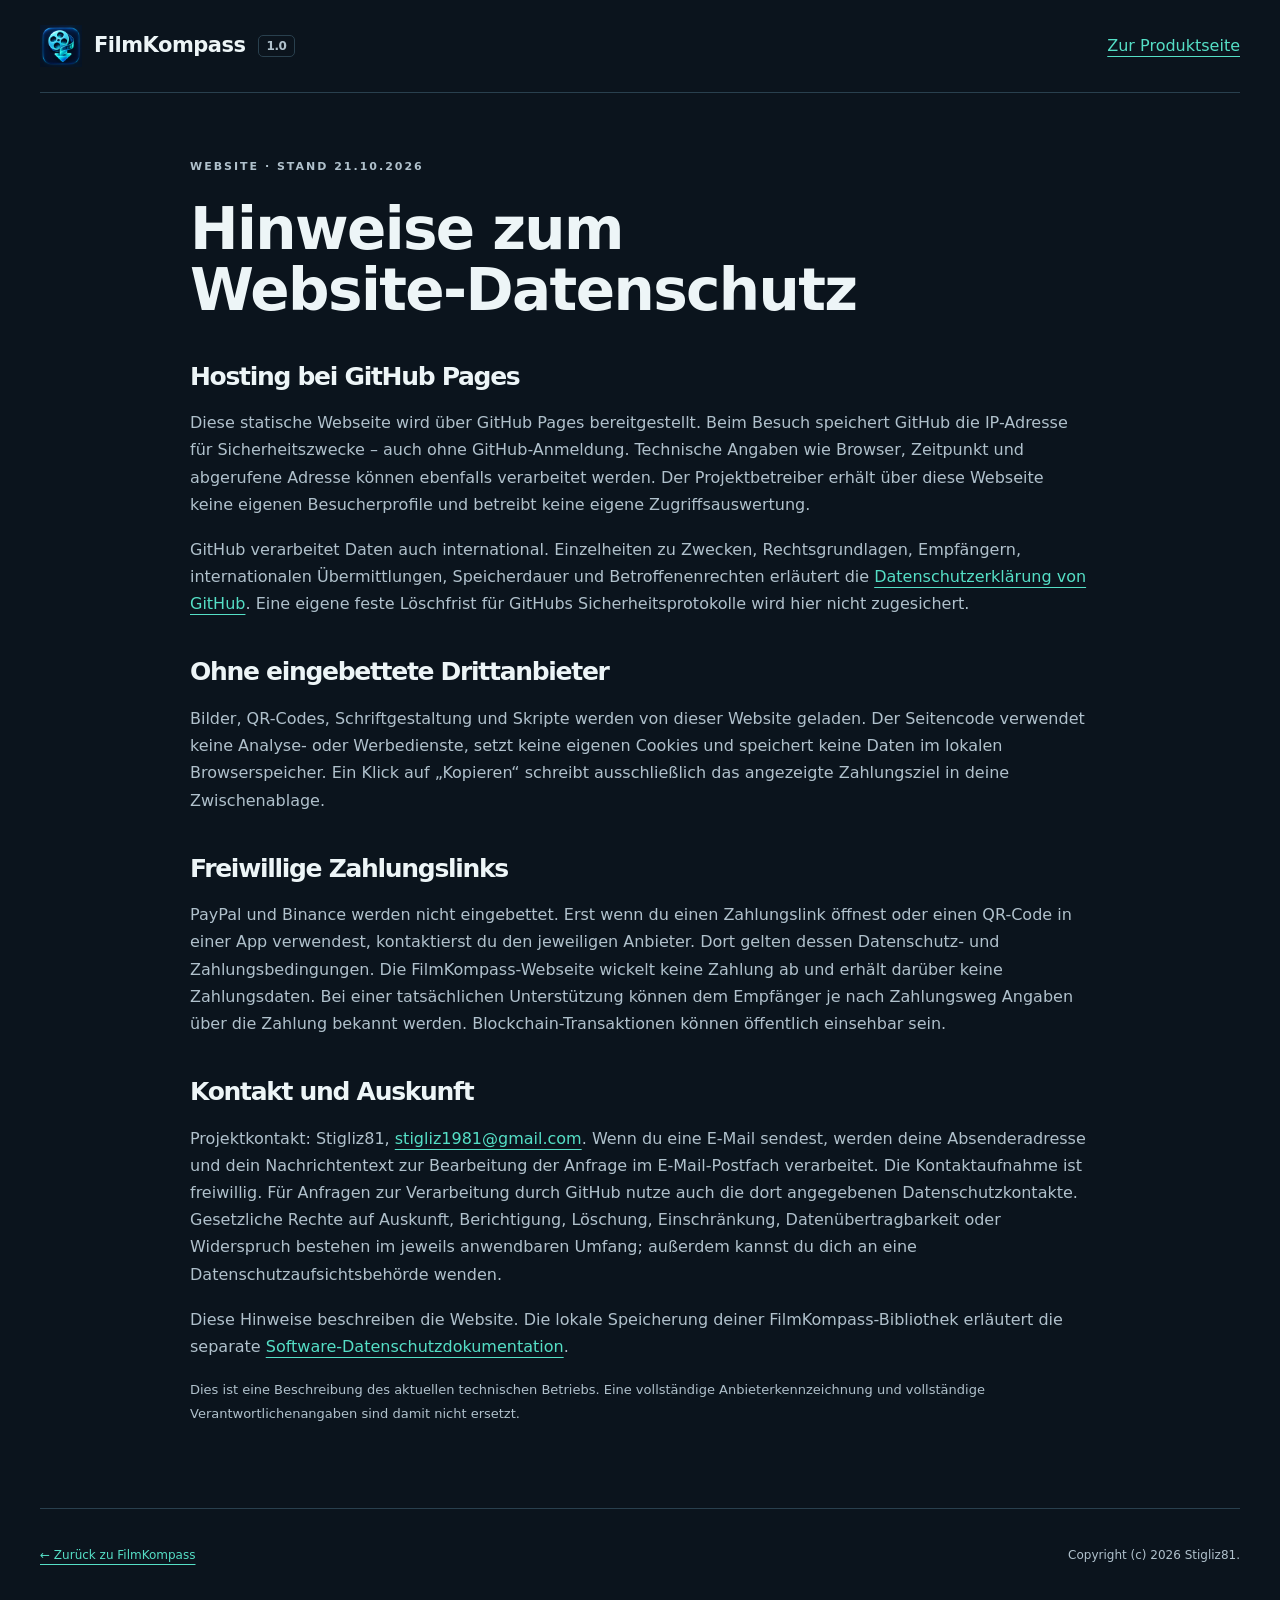
==== site/datenschutz.html @ 64ec723f "Add Google verification, voluntary support and documented system requirements" ====
<!doctype html>
<html lang="de">
<head>
  <meta charset="utf-8">
  <meta name="viewport" content="width=device-width, initial-scale=1">
  <title>Hinweise zum Website-Datenschutz – FilmKompass</title>
  <meta name="description" content="Informationen zu GitHub Pages, lokalen Webbildern, externen Zahlungslinks und Kontakt bei FilmKompass.">
  <link rel="canonical" href="https://stigliz81.github.io/FilmKompass/datenschutz.html">
  <link rel="icon" href="assets/filmkompass.png" type="image/png">
  <link rel="stylesheet" href="style.css">
</head>
<body>
<header class="wrap nav"><a class="brand" href="./"><img src="assets/filmkompass.png" width="42" height="42" alt="">FilmKompass <span>1.0</span></a><a href="./">Zur Produktseite</a></header>
<main class="wrap legal-page">
  <p class="eyebrow">WEBSITE · STAND 21.10.2026</p>
  <h1>Hinweise zum<br>Website-Datenschutz</h1>
  <h2>Hosting bei GitHub Pages</h2>
  <p>Diese statische Webseite wird über GitHub Pages bereitgestellt. Beim Besuch speichert GitHub die IP-Adresse für Sicherheitszwecke – auch ohne GitHub-Anmeldung. Technische Angaben wie Browser, Zeitpunkt und abgerufene Adresse können ebenfalls verarbeitet werden. Der Projektbetreiber erhält über diese Webseite keine eigenen Besucherprofile und betreibt keine eigene Zugriffsauswertung.</p>
  <p>GitHub verarbeitet Daten auch international. Einzelheiten zu Zwecken, Rechtsgrundlagen, Empfängern, internationalen Übermittlungen, Speicherdauer und Betroffenenrechten erläutert die <a href="https://docs.github.com/en/site-policy/privacy-policies/github-general-privacy-statement" rel="noreferrer">Datenschutzerklärung von GitHub</a>. Eine eigene feste Löschfrist für GitHubs Sicherheitsprotokolle wird hier nicht zugesichert.</p>
  <h2>Ohne eingebettete Drittanbieter</h2>
  <p>Bilder, QR-Codes, Schriftgestaltung und Skripte werden von dieser Website geladen. Der Seitencode verwendet keine Analyse- oder Werbedienste, setzt keine eigenen Cookies und speichert keine Daten im lokalen Browserspeicher. Ein Klick auf „Kopieren“ schreibt ausschließlich das angezeigte Zahlungsziel in deine Zwischenablage.</p>
  <h2>Freiwillige Zahlungslinks</h2>
  <p>PayPal und Binance werden nicht eingebettet. Erst wenn du einen Zahlungslink öffnest oder einen QR-Code in einer App verwendest, kontaktierst du den jeweiligen Anbieter. Dort gelten dessen Datenschutz- und Zahlungsbedingungen. Die FilmKompass-Webseite wickelt keine Zahlung ab und erhält darüber keine Zahlungsdaten. Bei einer tatsächlichen Unterstützung können dem Empfänger je nach Zahlungsweg Angaben über die Zahlung bekannt werden. Blockchain-Transaktionen können öffentlich einsehbar sein.</p>
  <h2>Kontakt und Auskunft</h2>
  <p>Projektkontakt: Stigliz81, <a href="mailto:stigliz1981@gmail.com">stigliz1981@gmail.com</a>. Wenn du eine E-Mail sendest, werden deine Absenderadresse und dein Nachrichtentext zur Bearbeitung der Anfrage im E-Mail-Postfach verarbeitet. Die Kontaktaufnahme ist freiwillig. Für Anfragen zur Verarbeitung durch GitHub nutze auch die dort angegebenen Datenschutzkontakte. Gesetzliche Rechte auf Auskunft, Berichtigung, Löschung, Einschränkung, Datenübertragbarkeit oder Widerspruch bestehen im jeweils anwendbaren Umfang; außerdem kannst du dich an eine Datenschutzaufsichtsbehörde wenden.</p>
  <p>Diese Hinweise beschreiben die Website. Die lokale Speicherung deiner FilmKompass-Bibliothek erläutert die separate <a href="https://github.com/Stigliz81/FilmKompass/blob/main/docs/DATENSCHUTZ.md">Software-Datenschutzdokumentation</a>.</p>
  <p class="note">Dies ist eine Beschreibung des aktuellen technischen Betriebs. Eine vollständige Anbieterkennzeichnung und vollständige Verantwortlichenangaben sind damit nicht ersetzt.</p>
</main>
<footer class="wrap"><a href="./">← Zurück zu FilmKompass</a><span>Copyright (c) 2026 Stigliz81.</span></footer>
</body>
</html>
---- site/style.css ----
:root{color-scheme:dark;--bg:#0b141d;--panel:#111f2a;--ink:#edf5f7;--muted:#b0c1cc;--accent:#55dfc6;--line:#29404e}*{box-sizing:border-box}html{scroll-behavior:smooth;scroll-padding-top:24px}body{margin:0;background:var(--bg);color:var(--ink);font:16px/1.7 "Segoe UI",system-ui,sans-serif}a{color:var(--accent);text-underline-offset:5px}a:hover{color:#b1fff0}a,button,summary{-webkit-tap-highlight-color:transparent}a:focus-visible,button:focus-visible,summary:focus-visible{outline:3px solid var(--accent);outline-offset:6px}img{max-width:100%;height:auto;display:block}.wrap{width:min(1200px,calc(100% - 64px));margin-inline:auto}.nav{display:flex;align-items:center;justify-content:space-between;padding-block:25px;border-bottom:1px solid var(--line)}.brand{display:flex;align-items:center;gap:12px;color:var(--ink);font-size:21px;font-weight:700;text-decoration:none;letter-spacing:-.5px}.brand span{font-size:12px;color:var(--muted);border:1px solid var(--line);padding:0 8px;border-radius:5px}.nav nav{display:flex;gap:28px}.nav nav a{color:var(--muted);font-size:14px;text-decoration:none}.nav nav a:hover{color:var(--accent)}.hero{padding-top:72px;position:relative}.hero:before{content:"";position:absolute;z-index:-1;inset:0 0 22%;background:radial-gradient(ellipse at 85% 30%,#14434466,transparent 60%);pointer-events:none}.eyebrow{color:var(--accent);font-size:11px;font-weight:700;letter-spacing:2px;margin:0 0 22px}.eyebrow span{display:inline-block;width:6px;height:6px;border-radius:50%;background:var(--accent);margin-right:8px}h1{font-size:clamp(44px,6.4vw,86px);line-height:1.06;letter-spacing:-3.7px;margin:0 0 30px;font-weight:750}h1 em{font-style:normal;color:var(--accent)}.intro,.hero-copy{max-width:655px;color:var(--muted);font-size:18px}.intro strong{color:var(--ink);font-weight:500}.hero-copy{font-size:16px;max-width:620px}.actions{display:flex;align-items:center;gap:26px;flex-wrap:wrap;margin-top:30px}.button{display:inline-flex;align-items:center;justify-content:center;gap:12px;padding:16px 24px;background:var(--accent);color:#08201e;border:1px solid var(--accent);border-radius:7px;font-size:15px;font-weight:750;text-decoration:none;box-shadow:0 8px 30px #2acdbb12;transition:background .18s,transform .18s}.button:hover{color:#08201e;background:#a2f6e5;transform:translateY(-2px)}.button span{font-size:23px;line-height:1}.text-link{font-size:14px;color:var(--muted)}.platform{color:var(--muted);font-size:12px;margin:17px 0 42px}.platform span{margin:0 10px;color:var(--accent)}figure{margin:0;min-width:0}.hero-shot{border:1px solid #365563;border-radius:10px;overflow:hidden;box-shadow:0 24px 70px #0006;background:var(--panel)}.zoom{display:block;cursor:zoom-in}.hero-shot img{width:100%}figcaption{display:flex;align-items:center;gap:12px;flex-wrap:wrap;padding:17px 20px;color:var(--muted);font-size:12px}figcaption span:first-child{font-size:10px;letter-spacing:1.4px;color:var(--accent);font-weight:700}.hero-shot figcaption span:last-child{margin-left:auto}.section{padding-block:100px}h2{font-size:clamp(30px,3.2vw,44px);line-height:1.18;letter-spacing:-1.3px;margin:0 0 38px}h3{font-size:17px;line-height:1.4;letter-spacing:-.2px;margin:15px 0 10px}p{margin:0 0 18px}.features{display:grid;grid-template-columns:repeat(3,1fr);gap:18px}.features article{padding:27px 28px;background:linear-gradient(135deg,#13252e,#111d28);border:1px solid var(--line);border-radius:8px}.features p{font-size:14px;color:var(--muted);margin:0}.symbol{font-size:25px;color:var(--accent);display:block;height:32px}.section-heading{display:flex;justify-content:space-between;gap:30px;align-items:flex-end}.section-heading>p{color:var(--muted);font-size:13px;margin-bottom:40px}.gallery{display:grid;grid-template-columns:1fr 1fr;gap:24px}.gallery figure{background:var(--panel);border:1px solid var(--line);border-radius:8px;overflow:hidden}.gallery img{width:100%}.gallery .export-shot{grid-column:1/-1;display:grid;grid-template-columns:1fr 1fr;align-items:center;background:linear-gradient(115deg,#142b35,#101b25)}.export-shot .zoom{padding:28px}.export-shot img{width:auto;max-height:380px;margin:auto;border:1px solid var(--line);border-radius:6px}.export-shot figcaption{display:block;font-size:21px;padding:30px}.export-shot figcaption span{display:block;margin-bottom:12px}.steps-section{background:#10202a;border-block:1px solid var(--line)}.steps{list-style:none;counter-reset:step;display:grid;grid-template-columns:repeat(4,1fr);gap:30px;padding:0;margin:0 0 38px}.steps li{counter-increment:step}.steps li:before{content:"0" counter(step);color:var(--accent);font-size:13px;border-bottom:1px solid #35535c;display:block;padding-bottom:12px}.steps p{font-size:14px;color:var(--muted)}code{font-size:.9em;overflow-wrap:anywhere}.note{font-size:13px;color:var(--muted);line-height:1.8}.steps-section .note{max-width:940px;border-top:1px solid var(--line);padding-top:25px;margin:0}.privacy{display:grid;grid-template-columns:1fr 1fr;gap:70px;border-bottom:1px solid var(--line)}.privacy p{color:var(--muted)}.privacy .note{font-size:13px}.privacy a{font-size:14px}.faq{max-width:880px}.faq details{border-top:1px solid var(--line);padding:20px 0}.faq details:last-child{border-bottom:1px solid var(--line)}summary{cursor:pointer;font-size:16px;font-weight:600;padding-right:14px}.faq details p{color:var(--muted);font-size:14px;margin:14px 0 0 19px}.final-cta{text-align:center;background:radial-gradient(ellipse at 50% 100%,#194d4c88,transparent 75%),#11232c;border:1px solid #31535b;border-radius:12px;padding:62px 30px;margin-bottom:75px}.final-cta h2{font-size:clamp(34px,4vw,54px);margin-bottom:22px}.final-cta>p:not(.eyebrow){color:var(--muted);max-width:540px;margin:0 auto 28px}.small-links{display:flex;justify-content:center;gap:24px;flex-wrap:wrap;margin-top:24px;font-size:12px}.small-links a{color:var(--muted)}footer{border-top:1px solid var(--line);padding-block:36px;display:flex;justify-content:space-between;gap:40px;color:var(--muted);font-size:12px}footer .brand{margin-bottom:18px;font-size:17px}footer p{margin-bottom:10px}footer>div:last-child{max-width:410px;text-align:right;padding-top:10px}dialog{width:min(1500px,96vw);max-height:94vh;padding:50px 18px 12px;background:var(--bg);color:var(--ink);border:1px solid var(--line);border-radius:9px}dialog::backdrop{background:#02070ee8}dialog img{max-height:77vh;width:auto;margin:auto;object-fit:contain}dialog p{font-size:12px;text-align:center;margin:12px 0 0;color:var(--muted)}.close{position:absolute;right:18px;top:10px;background:var(--panel);border:1px solid var(--line);border-radius:4px;color:var(--ink);padding:7px 14px;cursor:pointer}.skip{position:fixed;top:-100px;left:10px;z-index:10;background:var(--accent);color:var(--bg);padding:10px}.skip:focus{top:10px}@media(min-width:1000px){.hero{padding-right:0}.hero .eyebrow{padding-top:5px}.hero:after{content:"FILMKOMPASS / 1.0";position:absolute;right:0;top:165px;color:#638c961c;writing-mode:vertical-rl;letter-spacing:7px;font-size:58px;font-weight:750;pointer-events:none}}@media(max-width:760px){.wrap{width:calc(100% - 36px)}.nav{padding-block:18px}.nav nav{gap:16px}.nav nav a{font-size:12px}.nav nav a[href="#start"]{display:none}.brand{font-size:18px;gap:8px}.brand img{width:34px;height:34px}.hero{padding-top:44px}h1{letter-spacing:-2px}.intro{font-size:16px}.actions{gap:18px}.button{font-size:14px;padding:15px 18px}.hero-shot figcaption{padding:12px;font-size:11px}.hero-shot figcaption span:last-child{display:none}.section{padding-block:62px}.features{grid-template-columns:1fr 1fr;gap:12px}.features article{padding:20px}.section-heading{display:block}.section-heading>p{margin-bottom:25px}.gallery{grid-template-columns:1fr}.gallery .export-shot{grid-column:auto;grid-template-columns:1fr}.export-shot .zoom{padding:20px}.export-shot figcaption{padding:18px;font-size:15px}.steps{grid-template-columns:1fr 1fr;gap:22px}.privacy{grid-template-columns:1fr;gap:0}.privacy h2 br{display:none}.final-cta{padding:42px 20px;margin-bottom:50px}footer{flex-direction:column;gap:18px}footer>div:last-child{text-align:left;padding:0}dialog{padding-inline:8px}dialog img{max-height:72vh}}@media(max-width:420px){.features{grid-template-columns:1fr}.features article{padding:23px}.steps{grid-template-columns:1fr}.hero .button{width:100%}.eyebrow{letter-spacing:1.3px;font-size:10px}.platform span{margin:0 6px}.small-links{gap:16px}}@media(prefers-reduced-motion:reduce){html{scroll-behavior:auto}*,*:before,*:after{transition:none!important;animation:none!important}}

/* AP14: restrained support area; existing product presentation retained. */
.nav nav .support-link{color:var(--accent);border:1px solid #365a61;border-radius:5px;padding:6px 11px}.nav nav{align-items:center}.system-info{font-size:12px;line-height:1.8;color:var(--muted);margin:-27px 0 36px;max-width:720px}.system-info a{color:var(--muted)}.support-section{margin-bottom:55px}.support-details{border:1px solid var(--line);border-radius:9px;background:var(--panel)}.support-details>summary{padding:19px 24px;color:var(--accent);font-size:16px}.support-content{padding:10px 28px 28px;max-width:1050px;margin:auto}.support-content h2{font-size:30px;margin:15px 0 20px}.support-content>p{max-width:760px;color:var(--muted);font-size:15px}.support-content strong{color:var(--ink)}.support-content .network-note{font-size:13px;padding:16px;border-left:2px solid var(--accent);background:#0d1922}.payment-grid{display:grid;grid-template-columns:1fr 1fr;gap:16px;align-items:start;margin:25px 0}.payment-card{border:1px solid var(--line);border-radius:7px;min-width:0;background:var(--bg)}.payment-card>summary{padding:17px 19px;font-size:15px}.payment-body{padding:0 19px 18px}.network{font-size:12px;color:var(--accent)}.payment-body img{image-rendering:pixelated;width:288px;max-width:100%;margin:15px auto 22px;border:8px solid white;border-radius:4px}.payment-body label{display:block;font-size:12px;color:var(--muted);margin-bottom:5px}.payment-body input{width:100%;min-width:0;background:var(--panel);border:1px solid #48616b;border-radius:4px;padding:12px;color:var(--ink);font:12px/1.6 ui-monospace,monospace}.payment-body input:focus-visible{outline:3px solid var(--accent);outline-offset:3px}.payment-actions{display:flex;gap:14px;flex-wrap:wrap;align-items:center;margin-top:12px}.payment-actions a{font-size:12px}.copy-payment{border:1px solid #48616b;border-radius:4px;background:#1c333d;color:var(--ink);font:600 13px "Segoe UI",system-ui,sans-serif;padding:11px 14px;cursor:pointer}.copy-payment:hover{background:#28505b}.copy-status{font-size:12px;color:var(--accent);min-height:22px;margin:8px 0 0}.legal-page{max-width:900px;padding-block:65px}.legal-page h1{font-size:clamp(32px,5vw,58px);letter-spacing:-1.6px;overflow-wrap:anywhere}.legal-page h2{font-size:25px;margin:40px 0 18px}.legal-page p{color:var(--muted)}@media(max-width:760px){.nav{flex-wrap:wrap;gap:15px}.nav nav{width:100%;justify-content:space-between;gap:10px}.nav nav .support-link{margin-left:auto;font-size:12px}.support-content{padding:5px 12px 22px}.payment-body{padding:0 12px 18px}.payment-grid{grid-template-columns:1fr}.system-info{font-size:11px;margin-top:-25px}.legal-page{padding-block:42px}}
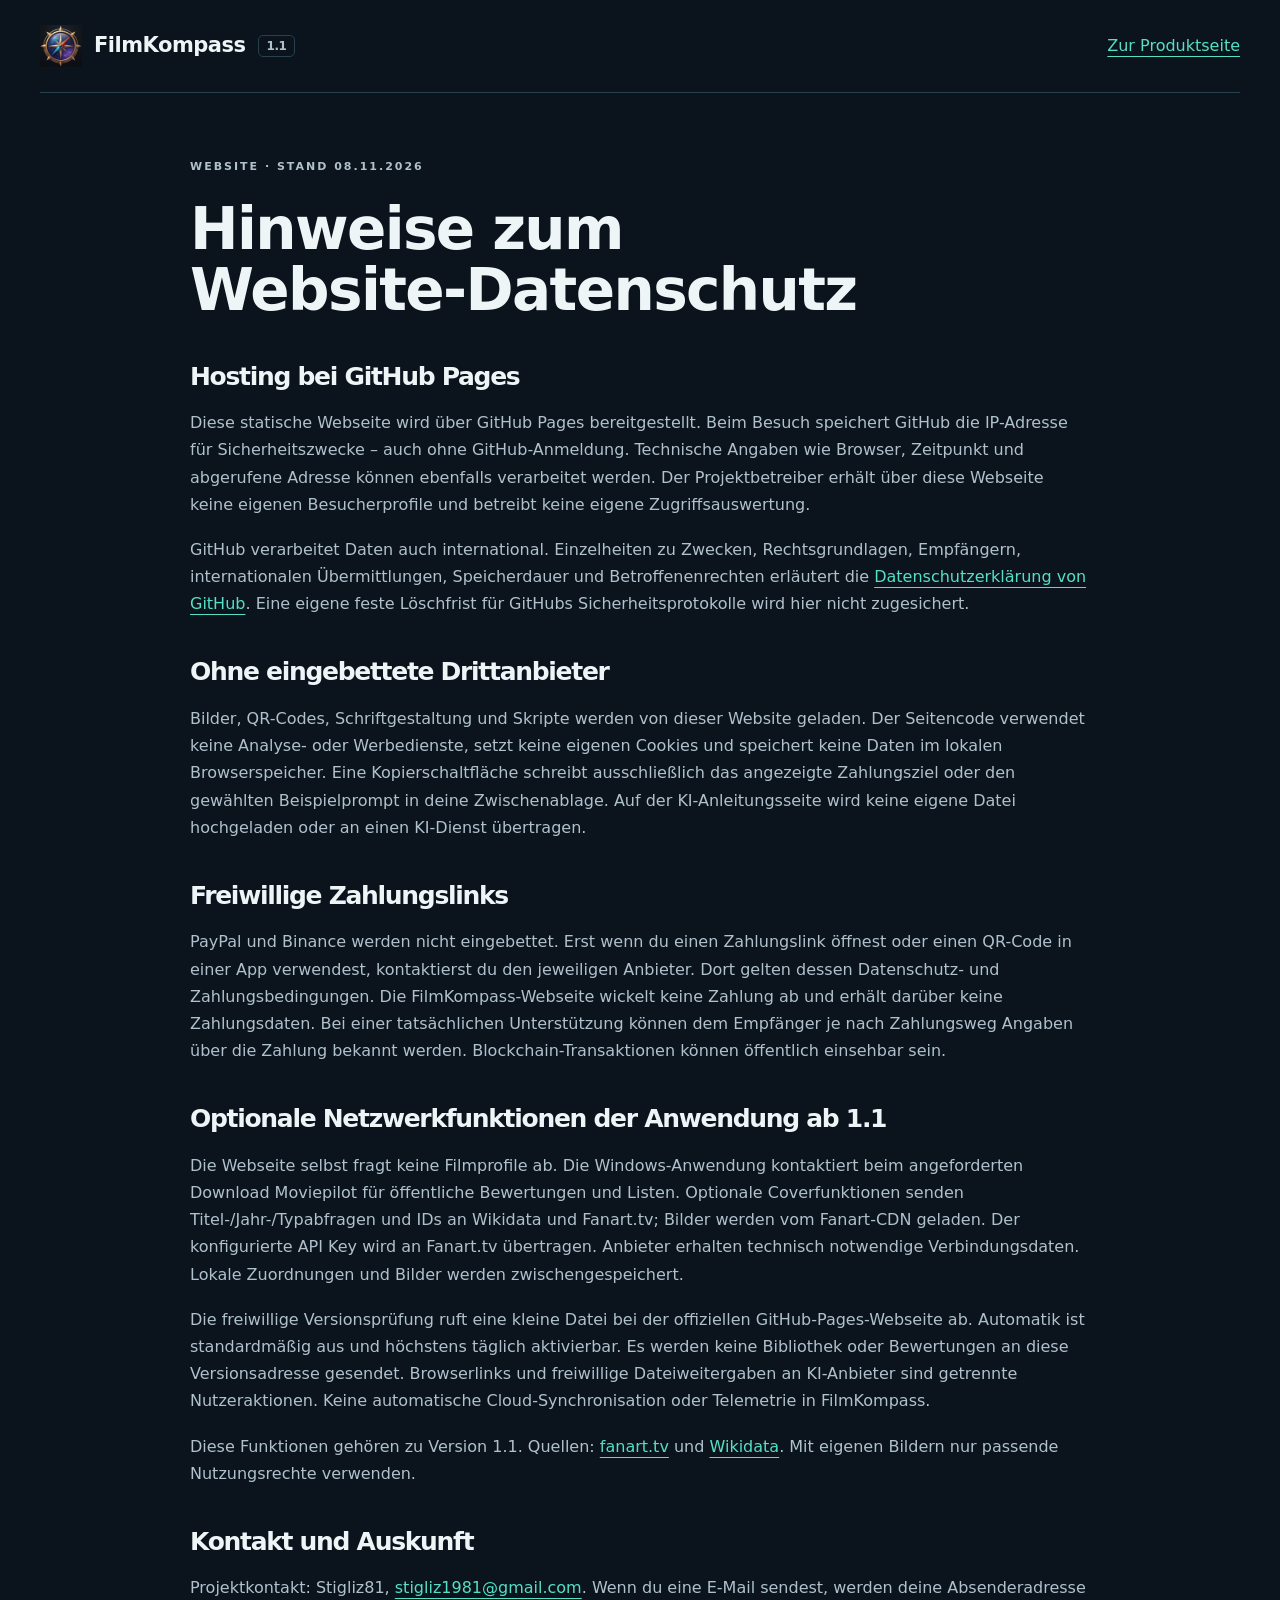
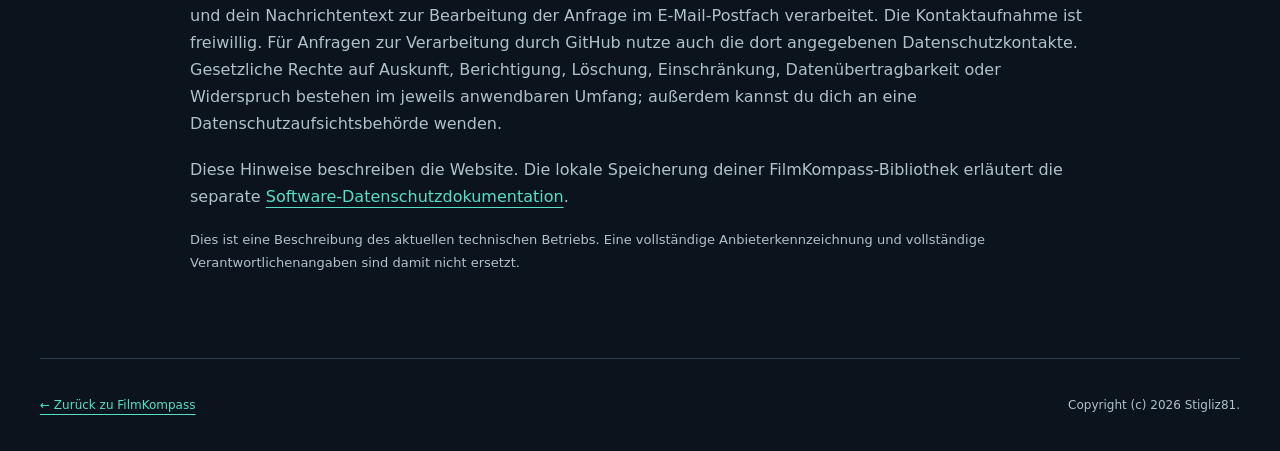
==== commit af352e61: "Publish existing FilmKompass website for version 1.1" ====
--- a/site/datenschutz.html
+++ b/site/datenschutz.html
@@ -6,21 +6,25 @@
   <title>Hinweise zum Website-Datenschutz – FilmKompass</title>
   <meta name="description" content="Informationen zu GitHub Pages, lokalen Webbildern, externen Zahlungslinks und Kontakt bei FilmKompass.">
   <link rel="canonical" href="https://stigliz81.github.io/FilmKompass/datenschutz.html">
-  <link rel="icon" href="assets/filmkompass.png" type="image/png">
-  <link rel="stylesheet" href="style.css">
+  <link rel="icon" href="assets/filmkompass.png?v=20261107-ap1506" type="image/png">
+  <link rel="stylesheet" href="style.css?v=20261108-ap1608">
 </head>
 <body>
-<header class="wrap nav"><a class="brand" href="./"><img src="assets/filmkompass.png" width="42" height="42" alt="">FilmKompass <span>1.0</span></a><a href="./">Zur Produktseite</a></header>
+<header class="wrap nav"><a class="brand" href="./"><img src="assets/filmkompass.png?v=20261107-ap1506" width="42" height="42" alt="">FilmKompass <span>1.1</span></a><a href="./">Zur Produktseite</a></header>
 <main class="wrap legal-page">
-  <p class="eyebrow">WEBSITE · STAND 21.10.2026</p>
+  <p class="eyebrow">WEBSITE · STAND 08.11.2026</p>
   <h1>Hinweise zum<br>Website-Datenschutz</h1>
   <h2>Hosting bei GitHub Pages</h2>
   <p>Diese statische Webseite wird über GitHub Pages bereitgestellt. Beim Besuch speichert GitHub die IP-Adresse für Sicherheitszwecke – auch ohne GitHub-Anmeldung. Technische Angaben wie Browser, Zeitpunkt und abgerufene Adresse können ebenfalls verarbeitet werden. Der Projektbetreiber erhält über diese Webseite keine eigenen Besucherprofile und betreibt keine eigene Zugriffsauswertung.</p>
   <p>GitHub verarbeitet Daten auch international. Einzelheiten zu Zwecken, Rechtsgrundlagen, Empfängern, internationalen Übermittlungen, Speicherdauer und Betroffenenrechten erläutert die <a href="https://docs.github.com/en/site-policy/privacy-policies/github-general-privacy-statement" rel="noreferrer">Datenschutzerklärung von GitHub</a>. Eine eigene feste Löschfrist für GitHubs Sicherheitsprotokolle wird hier nicht zugesichert.</p>
   <h2>Ohne eingebettete Drittanbieter</h2>
-  <p>Bilder, QR-Codes, Schriftgestaltung und Skripte werden von dieser Website geladen. Der Seitencode verwendet keine Analyse- oder Werbedienste, setzt keine eigenen Cookies und speichert keine Daten im lokalen Browserspeicher. Ein Klick auf „Kopieren“ schreibt ausschließlich das angezeigte Zahlungsziel in deine Zwischenablage.</p>
+  <p>Bilder, QR-Codes, Schriftgestaltung und Skripte werden von dieser Website geladen. Der Seitencode verwendet keine Analyse- oder Werbedienste, setzt keine eigenen Cookies und speichert keine Daten im lokalen Browserspeicher. Eine Kopierschaltfläche schreibt ausschließlich das angezeigte Zahlungsziel oder den gewählten Beispielprompt in deine Zwischenablage. Auf der KI-Anleitungsseite wird keine eigene Datei hochgeladen oder an einen KI-Dienst übertragen.</p>
   <h2>Freiwillige Zahlungslinks</h2>
   <p>PayPal und Binance werden nicht eingebettet. Erst wenn du einen Zahlungslink öffnest oder einen QR-Code in einer App verwendest, kontaktierst du den jeweiligen Anbieter. Dort gelten dessen Datenschutz- und Zahlungsbedingungen. Die FilmKompass-Webseite wickelt keine Zahlung ab und erhält darüber keine Zahlungsdaten. Bei einer tatsächlichen Unterstützung können dem Empfänger je nach Zahlungsweg Angaben über die Zahlung bekannt werden. Blockchain-Transaktionen können öffentlich einsehbar sein.</p>
+  <h2>Optionale Netzwerkfunktionen der Anwendung ab 1.1</h2>
+  <p>Die Webseite selbst fragt keine Filmprofile ab. Die Windows-Anwendung kontaktiert beim angeforderten Download Moviepilot für öffentliche Bewertungen und Listen. Optionale Coverfunktionen senden Titel-/Jahr-/Typabfragen und IDs an Wikidata und Fanart.tv; Bilder werden vom Fanart-CDN geladen. Der konfigurierte API Key wird an Fanart.tv übertragen. Anbieter erhalten technisch notwendige Verbindungsdaten. Lokale Zuordnungen und Bilder werden zwischengespeichert.</p>
+  <p>Die freiwillige Versionsprüfung ruft eine kleine Datei bei der offiziellen GitHub-Pages-Webseite ab. Automatik ist standardmäßig aus und höchstens täglich aktivierbar. Es werden keine Bibliothek oder Bewertungen an diese Versionsadresse gesendet. Browserlinks und freiwillige Dateiweitergaben an KI-Anbieter sind getrennte Nutzeraktionen. Keine automatische Cloud-Synchronisation oder Telemetrie in FilmKompass.</p>
+  <p>Diese Funktionen gehören zu Version 1.1. Quellen: <a href="https://fanart.tv/">fanart.tv</a> und <a href="https://www.wikidata.org/">Wikidata</a>. Mit eigenen Bildern nur passende Nutzungsrechte verwenden.</p>
   <h2>Kontakt und Auskunft</h2>
   <p>Projektkontakt: Stigliz81, <a href="mailto:stigliz1981@gmail.com">stigliz1981@gmail.com</a>. Wenn du eine E-Mail sendest, werden deine Absenderadresse und dein Nachrichtentext zur Bearbeitung der Anfrage im E-Mail-Postfach verarbeitet. Die Kontaktaufnahme ist freiwillig. Für Anfragen zur Verarbeitung durch GitHub nutze auch die dort angegebenen Datenschutzkontakte. Gesetzliche Rechte auf Auskunft, Berichtigung, Löschung, Einschränkung, Datenübertragbarkeit oder Widerspruch bestehen im jeweils anwendbaren Umfang; außerdem kannst du dich an eine Datenschutzaufsichtsbehörde wenden.</p>
   <p>Diese Hinweise beschreiben die Website. Die lokale Speicherung deiner FilmKompass-Bibliothek erläutert die separate <a href="https://github.com/Stigliz81/FilmKompass/blob/main/docs/DATENSCHUTZ.md">Software-Datenschutzdokumentation</a>.</p>
--- a/site/style.css
+++ b/site/style.css
@@ -1,4 +1,21 @@
-:root{color-scheme:dark;--bg:#0b141d;--panel:#111f2a;--ink:#edf5f7;--muted:#b0c1cc;--accent:#55dfc6;--line:#29404e}*{box-sizing:border-box}html{scroll-behavior:smooth;scroll-padding-top:24px}body{margin:0;background:var(--bg);color:var(--ink);font:16px/1.7 "Segoe UI",system-ui,sans-serif}a{color:var(--accent);text-underline-offset:5px}a:hover{color:#b1fff0}a,button,summary{-webkit-tap-highlight-color:transparent}a:focus-visible,button:focus-visible,summary:focus-visible{outline:3px solid var(--accent);outline-offset:6px}img{max-width:100%;height:auto;display:block}.wrap{width:min(1200px,calc(100% - 64px));margin-inline:auto}.nav{display:flex;align-items:center;justify-content:space-between;padding-block:25px;border-bottom:1px solid var(--line)}.brand{display:flex;align-items:center;gap:12px;color:var(--ink);font-size:21px;font-weight:700;text-decoration:none;letter-spacing:-.5px}.brand span{font-size:12px;color:var(--muted);border:1px solid var(--line);padding:0 8px;border-radius:5px}.nav nav{display:flex;gap:28px}.nav nav a{color:var(--muted);font-size:14px;text-decoration:none}.nav nav a:hover{color:var(--accent)}.hero{padding-top:72px;position:relative}.hero:before{content:"";position:absolute;z-index:-1;inset:0 0 22%;background:radial-gradient(ellipse at 85% 30%,#14434466,transparent 60%);pointer-events:none}.eyebrow{color:var(--accent);font-size:11px;font-weight:700;letter-spacing:2px;margin:0 0 22px}.eyebrow span{display:inline-block;width:6px;height:6px;border-radius:50%;background:var(--accent);margin-right:8px}h1{font-size:clamp(44px,6.4vw,86px);line-height:1.06;letter-spacing:-3.7px;margin:0 0 30px;font-weight:750}h1 em{font-style:normal;color:var(--accent)}.intro,.hero-copy{max-width:655px;color:var(--muted);font-size:18px}.intro strong{color:var(--ink);font-weight:500}.hero-copy{font-size:16px;max-width:620px}.actions{display:flex;align-items:center;gap:26px;flex-wrap:wrap;margin-top:30px}.button{display:inline-flex;align-items:center;justify-content:center;gap:12px;padding:16px 24px;background:var(--accent);color:#08201e;border:1px solid var(--accent);border-radius:7px;font-size:15px;font-weight:750;text-decoration:none;box-shadow:0 8px 30px #2acdbb12;transition:background .18s,transform .18s}.button:hover{color:#08201e;background:#a2f6e5;transform:translateY(-2px)}.button span{font-size:23px;line-height:1}.text-link{font-size:14px;color:var(--muted)}.platform{color:var(--muted);font-size:12px;margin:17px 0 42px}.platform span{margin:0 10px;color:var(--accent)}figure{margin:0;min-width:0}.hero-shot{border:1px solid #365563;border-radius:10px;overflow:hidden;box-shadow:0 24px 70px #0006;background:var(--panel)}.zoom{display:block;cursor:zoom-in}.hero-shot img{width:100%}figcaption{display:flex;align-items:center;gap:12px;flex-wrap:wrap;padding:17px 20px;color:var(--muted);font-size:12px}figcaption span:first-child{font-size:10px;letter-spacing:1.4px;color:var(--accent);font-weight:700}.hero-shot figcaption span:last-child{margin-left:auto}.section{padding-block:100px}h2{font-size:clamp(30px,3.2vw,44px);line-height:1.18;letter-spacing:-1.3px;margin:0 0 38px}h3{font-size:17px;line-height:1.4;letter-spacing:-.2px;margin:15px 0 10px}p{margin:0 0 18px}.features{display:grid;grid-template-columns:repeat(3,1fr);gap:18px}.features article{padding:27px 28px;background:linear-gradient(135deg,#13252e,#111d28);border:1px solid var(--line);border-radius:8px}.features p{font-size:14px;color:var(--muted);margin:0}.symbol{font-size:25px;color:var(--accent);display:block;height:32px}.section-heading{display:flex;justify-content:space-between;gap:30px;align-items:flex-end}.section-heading>p{color:var(--muted);font-size:13px;margin-bottom:40px}.gallery{display:grid;grid-template-columns:1fr 1fr;gap:24px}.gallery figure{background:var(--panel);border:1px solid var(--line);border-radius:8px;overflow:hidden}.gallery img{width:100%}.gallery .export-shot{grid-column:1/-1;display:grid;grid-template-columns:1fr 1fr;align-items:center;background:linear-gradient(115deg,#142b35,#101b25)}.export-shot .zoom{padding:28px}.export-shot img{width:auto;max-height:380px;margin:auto;border:1px solid var(--line);border-radius:6px}.export-shot figcaption{display:block;font-size:21px;padding:30px}.export-shot figcaption span{display:block;margin-bottom:12px}.steps-section{background:#10202a;border-block:1px solid var(--line)}.steps{list-style:none;counter-reset:step;display:grid;grid-template-columns:repeat(4,1fr);gap:30px;padding:0;margin:0 0 38px}.steps li{counter-increment:step}.steps li:before{content:"0" counter(step);color:var(--accent);font-size:13px;border-bottom:1px solid #35535c;display:block;padding-bottom:12px}.steps p{font-size:14px;color:var(--muted)}code{font-size:.9em;overflow-wrap:anywhere}.note{font-size:13px;color:var(--muted);line-height:1.8}.steps-section .note{max-width:940px;border-top:1px solid var(--line);padding-top:25px;margin:0}.privacy{display:grid;grid-template-columns:1fr 1fr;gap:70px;border-bottom:1px solid var(--line)}.privacy p{color:var(--muted)}.privacy .note{font-size:13px}.privacy a{font-size:14px}.faq{max-width:880px}.faq details{border-top:1px solid var(--line);padding:20px 0}.faq details:last-child{border-bottom:1px solid var(--line)}summary{cursor:pointer;font-size:16px;font-weight:600;padding-right:14px}.faq details p{color:var(--muted);font-size:14px;margin:14px 0 0 19px}.final-cta{text-align:center;background:radial-gradient(ellipse at 50% 100%,#194d4c88,transparent 75%),#11232c;border:1px solid #31535b;border-radius:12px;padding:62px 30px;margin-bottom:75px}.final-cta h2{font-size:clamp(34px,4vw,54px);margin-bottom:22px}.final-cta>p:not(.eyebrow){color:var(--muted);max-width:540px;margin:0 auto 28px}.small-links{display:flex;justify-content:center;gap:24px;flex-wrap:wrap;margin-top:24px;font-size:12px}.small-links a{color:var(--muted)}footer{border-top:1px solid var(--line);padding-block:36px;display:flex;justify-content:space-between;gap:40px;color:var(--muted);font-size:12px}footer .brand{margin-bottom:18px;font-size:17px}footer p{margin-bottom:10px}footer>div:last-child{max-width:410px;text-align:right;padding-top:10px}dialog{width:min(1500px,96vw);max-height:94vh;padding:50px 18px 12px;background:var(--bg);color:var(--ink);border:1px solid var(--line);border-radius:9px}dialog::backdrop{background:#02070ee8}dialog img{max-height:77vh;width:auto;margin:auto;object-fit:contain}dialog p{font-size:12px;text-align:center;margin:12px 0 0;color:var(--muted)}.close{position:absolute;right:18px;top:10px;background:var(--panel);border:1px solid var(--line);border-radius:4px;color:var(--ink);padding:7px 14px;cursor:pointer}.skip{position:fixed;top:-100px;left:10px;z-index:10;background:var(--accent);color:var(--bg);padding:10px}.skip:focus{top:10px}@media(min-width:1000px){.hero{padding-right:0}.hero .eyebrow{padding-top:5px}.hero:after{content:"FILMKOMPASS / 1.0";position:absolute;right:0;top:165px;color:#638c961c;writing-mode:vertical-rl;letter-spacing:7px;font-size:58px;font-weight:750;pointer-events:none}}@media(max-width:760px){.wrap{width:calc(100% - 36px)}.nav{padding-block:18px}.nav nav{gap:16px}.nav nav a{font-size:12px}.nav nav a[href="#start"]{display:none}.brand{font-size:18px;gap:8px}.brand img{width:34px;height:34px}.hero{padding-top:44px}h1{letter-spacing:-2px}.intro{font-size:16px}.actions{gap:18px}.button{font-size:14px;padding:15px 18px}.hero-shot figcaption{padding:12px;font-size:11px}.hero-shot figcaption span:last-child{display:none}.section{padding-block:62px}.features{grid-template-columns:1fr 1fr;gap:12px}.features article{padding:20px}.section-heading{display:block}.section-heading>p{margin-bottom:25px}.gallery{grid-template-columns:1fr}.gallery .export-shot{grid-column:auto;grid-template-columns:1fr}.export-shot .zoom{padding:20px}.export-shot figcaption{padding:18px;font-size:15px}.steps{grid-template-columns:1fr 1fr;gap:22px}.privacy{grid-template-columns:1fr;gap:0}.privacy h2 br{display:none}.final-cta{padding:42px 20px;margin-bottom:50px}footer{flex-direction:column;gap:18px}footer>div:last-child{text-align:left;padding:0}dialog{padding-inline:8px}dialog img{max-height:72vh}}@media(max-width:420px){.features{grid-template-columns:1fr}.features article{padding:23px}.steps{grid-template-columns:1fr}.hero .button{width:100%}.eyebrow{letter-spacing:1.3px;font-size:10px}.platform span{margin:0 6px}.small-links{gap:16px}}@media(prefers-reduced-motion:reduce){html{scroll-behavior:auto}*,*:before,*:after{transition:none!important;animation:none!important}}
+:root{color-scheme:dark;--bg:#0b141d;--panel:#111f2a;--ink:#edf5f7;--muted:#b0c1cc;--accent:#55dfc6;--line:#29404e}*{box-sizing:border-box}html{scroll-behavior:smooth;scroll-padding-top:24px}body{margin:0;background:var(--bg);color:var(--ink);font:16px/1.7 "Segoe UI",system-ui,sans-serif}a{color:var(--accent);text-underline-offset:5px}a:hover{color:#b1fff0}a,button,summary{-webkit-tap-highlight-color:transparent}a:focus-visible,button:focus-visible,summary:focus-visible{outline:3px solid var(--accent);outline-offset:6px}img{max-width:100%;height:auto;display:block}.wrap{width:min(1200px,calc(100% - 64px));margin-inline:auto}.nav{display:flex;align-items:center;justify-content:space-between;padding-block:25px;border-bottom:1px solid var(--line)}.brand{display:flex;align-items:center;gap:12px;color:var(--ink);font-size:21px;font-weight:700;text-decoration:none;letter-spacing:-.5px}.brand span{font-size:12px;color:var(--muted);border:1px solid var(--line);padding:0 8px;border-radius:5px}.nav nav{display:flex;gap:28px}.nav nav a{color:var(--muted);font-size:14px;text-decoration:none}.nav nav a:hover{color:var(--accent)}.hero{padding-top:72px;position:relative}.hero:before{content:"";position:absolute;z-index:-1;inset:0 0 22%;background:radial-gradient(ellipse at 85% 30%,#14434466,transparent 60%);pointer-events:none}.eyebrow{color:var(--accent);font-size:11px;font-weight:700;letter-spacing:2px;margin:0 0 22px}.eyebrow span{display:inline-block;width:6px;height:6px;border-radius:50%;background:var(--accent);margin-right:8px}h1{font-size:clamp(44px,6.4vw,86px);line-height:1.06;letter-spacing:-3.7px;margin:0 0 30px;font-weight:750}h1 em{font-style:normal;color:var(--accent)}.intro,.hero-copy{max-width:655px;color:var(--muted);font-size:18px}.intro strong{color:var(--ink);font-weight:500}.hero-copy{font-size:16px;max-width:620px}.actions{display:flex;align-items:center;gap:26px;flex-wrap:wrap;margin-top:30px}.button{display:inline-flex;align-items:center;justify-content:center;gap:12px;padding:16px 24px;background:var(--accent);color:#08201e;border:1px solid var(--accent);border-radius:7px;font-size:15px;font-weight:750;text-decoration:none;box-shadow:0 8px 30px #2acdbb12;transition:background .18s,transform .18s}.button:hover{color:#08201e;background:#a2f6e5;transform:translateY(-2px)}.button span{font-size:23px;line-height:1}.text-link{font-size:14px;color:var(--muted)}.platform{color:var(--muted);font-size:12px;margin:17px 0 42px}.platform span{margin:0 10px;color:var(--accent)}figure{margin:0;min-width:0}.hero-shot{border:1px solid #365563;border-radius:10px;overflow:hidden;box-shadow:0 24px 70px #0006;background:var(--panel)}.zoom{display:block;cursor:zoom-in}.hero-shot img{width:100%}figcaption{display:flex;align-items:center;gap:12px;flex-wrap:wrap;padding:17px 20px;color:var(--muted);font-size:12px}figcaption span:first-child{font-size:10px;letter-spacing:1.4px;color:var(--accent);font-weight:700}.hero-shot figcaption span:last-child{margin-left:auto}.section{padding-block:100px}h2{font-size:clamp(30px,3.2vw,44px);line-height:1.18;letter-spacing:-1.3px;margin:0 0 38px}h3{font-size:17px;line-height:1.4;letter-spacing:-.2px;margin:15px 0 10px}p{margin:0 0 18px}.features{display:grid;grid-template-columns:repeat(3,1fr);gap:18px}.features article{padding:27px 28px;background:linear-gradient(135deg,#13252e,#111d28);border:1px solid var(--line);border-radius:8px}.features p{font-size:14px;color:var(--muted);margin:0}.symbol{font-size:25px;color:var(--accent);display:block;height:32px}.section-heading{display:flex;justify-content:space-between;gap:30px;align-items:flex-end}.section-heading>p{color:var(--muted);font-size:13px;margin-bottom:40px}.gallery{display:grid;grid-template-columns:1fr 1fr;gap:24px}.gallery figure{background:var(--panel);border:1px solid var(--line);border-radius:8px;overflow:hidden}.gallery img{width:100%}.gallery .export-shot{grid-column:1/-1;display:grid;grid-template-columns:1fr 1fr;align-items:center;background:linear-gradient(115deg,#142b35,#101b25)}.export-shot .zoom{padding:28px}.export-shot img{width:auto;max-height:380px;margin:auto;border:1px solid var(--line);border-radius:6px}.export-shot figcaption{display:block;font-size:21px;padding:30px}.export-shot figcaption span{display:block;margin-bottom:12px}.steps-section{background:#10202a;border-block:1px solid var(--line)}.steps{list-style:none;counter-reset:step;display:grid;grid-template-columns:repeat(4,1fr);gap:30px;padding:0;margin:0 0 38px}.steps li{counter-increment:step}.steps li:before{content:"0" counter(step);color:var(--accent);font-size:13px;border-bottom:1px solid #35535c;display:block;padding-bottom:12px}.steps p{font-size:14px;color:var(--muted)}code{font-size:.9em;overflow-wrap:anywhere}.note{font-size:13px;color:var(--muted);line-height:1.8}.steps-section .note{max-width:940px;border-top:1px solid var(--line);padding-top:25px;margin:0}.privacy{display:grid;grid-template-columns:1fr 1fr;gap:70px;border-bottom:1px solid var(--line)}.privacy p{color:var(--muted)}.privacy .note{font-size:13px}.privacy a{font-size:14px}.faq{max-width:880px}.faq details{border-top:1px solid var(--line);padding:20px 0}.faq details:last-child{border-bottom:1px solid var(--line)}summary{cursor:pointer;font-size:16px;font-weight:600;padding-right:14px}.faq details p{color:var(--muted);font-size:14px;margin:14px 0 0 19px}.final-cta{text-align:center;background:radial-gradient(ellipse at 50% 100%,#194d4c88,transparent 75%),#11232c;border:1px solid #31535b;border-radius:12px;padding:62px 30px;margin-bottom:75px}.final-cta h2{font-size:clamp(34px,4vw,54px);margin-bottom:22px}.final-cta>p:not(.eyebrow){color:var(--muted);max-width:540px;margin:0 auto 28px}.small-links{display:flex;justify-content:center;gap:24px;flex-wrap:wrap;margin-top:24px;font-size:12px}.small-links a{color:var(--muted)}footer{border-top:1px solid var(--line);padding-block:36px;display:flex;justify-content:space-between;gap:40px;color:var(--muted);font-size:12px}footer .brand{margin-bottom:18px;font-size:17px}footer p{margin-bottom:10px}footer>div:last-child{max-width:410px;text-align:right;padding-top:10px}dialog{width:min(1500px,96vw);max-height:94vh;padding:50px 18px 12px;background:var(--bg);color:var(--ink);border:1px solid var(--line);border-radius:9px}dialog::backdrop{background:#02070ee8}dialog img{max-height:77vh;width:auto;margin:auto;object-fit:contain}dialog p{font-size:12px;text-align:center;margin:12px 0 0;color:var(--muted)}.close{position:absolute;right:18px;top:10px;background:var(--panel);border:1px solid var(--line);border-radius:4px;color:var(--ink);padding:7px 14px;cursor:pointer}.skip{position:fixed;top:-100px;left:10px;z-index:10;background:var(--accent);color:var(--bg);padding:10px}.skip:focus{top:10px}@media(min-width:1000px){.hero{padding-right:0}.hero .eyebrow{padding-top:5px}.hero:after{content:"FILMKOMPASS / 1.1";position:absolute;right:0;top:165px;color:#638c961c;writing-mode:vertical-rl;letter-spacing:7px;font-size:58px;font-weight:750;pointer-events:none}}@media(max-width:760px){.wrap{width:calc(100% - 36px)}.nav{padding-block:18px}.nav nav{gap:16px}.nav nav a{font-size:12px}.nav nav a[href="#start"]{display:none}.brand{font-size:18px;gap:8px}.brand img{width:34px;height:34px}.hero{padding-top:44px}h1{letter-spacing:-2px}.intro{font-size:16px}.actions{gap:18px}.button{font-size:14px;padding:15px 18px}.hero-shot figcaption{padding:12px;font-size:11px}.hero-shot figcaption span:last-child{display:none}.section{padding-block:62px}.features{grid-template-columns:1fr 1fr;gap:12px}.features article{padding:20px}.section-heading{display:block}.section-heading>p{margin-bottom:25px}.gallery{grid-template-columns:1fr}.gallery .export-shot{grid-column:auto;grid-template-columns:1fr}.export-shot .zoom{padding:20px}.export-shot figcaption{padding:18px;font-size:15px}.steps{grid-template-columns:1fr 1fr;gap:22px}.privacy{grid-template-columns:1fr;gap:0}.privacy h2 br{display:none}.final-cta{padding:42px 20px;margin-bottom:50px}footer{flex-direction:column;gap:18px}footer>div:last-child{text-align:left;padding:0}dialog{padding-inline:8px}dialog img{max-height:72vh}}@media(max-width:420px){.features{grid-template-columns:1fr}.features article{padding:23px}.steps{grid-template-columns:1fr}.hero .button{width:100%}.eyebrow{letter-spacing:1.3px;font-size:10px}.platform span{margin:0 6px}.small-links{gap:16px}}@media(prefers-reduced-motion:reduce){html{scroll-behavior:auto}*,*:before,*:after{transition:none!important;animation:none!important}}
 
 /* AP14: restrained support area; existing product presentation retained. */
 .nav nav .support-link{color:var(--accent);border:1px solid #365a61;border-radius:5px;padding:6px 11px}.nav nav{align-items:center}.system-info{font-size:12px;line-height:1.8;color:var(--muted);margin:-27px 0 36px;max-width:720px}.system-info a{color:var(--muted)}.support-section{margin-bottom:55px}.support-details{border:1px solid var(--line);border-radius:9px;background:var(--panel)}.support-details>summary{padding:19px 24px;color:var(--accent);font-size:16px}.support-content{padding:10px 28px 28px;max-width:1050px;margin:auto}.support-content h2{font-size:30px;margin:15px 0 20px}.support-content>p{max-width:760px;color:var(--muted);font-size:15px}.support-content strong{color:var(--ink)}.support-content .network-note{font-size:13px;padding:16px;border-left:2px solid var(--accent);background:#0d1922}.payment-grid{display:grid;grid-template-columns:1fr 1fr;gap:16px;align-items:start;margin:25px 0}.payment-card{border:1px solid var(--line);border-radius:7px;min-width:0;background:var(--bg)}.payment-card>summary{padding:17px 19px;font-size:15px}.payment-body{padding:0 19px 18px}.network{font-size:12px;color:var(--accent)}.payment-body img{image-rendering:pixelated;width:288px;max-width:100%;margin:15px auto 22px;border:8px solid white;border-radius:4px}.payment-body label{display:block;font-size:12px;color:var(--muted);margin-bottom:5px}.payment-body input{width:100%;min-width:0;background:var(--panel);border:1px solid #48616b;border-radius:4px;padding:12px;color:var(--ink);font:12px/1.6 ui-monospace,monospace}.payment-body input:focus-visible{outline:3px solid var(--accent);outline-offset:3px}.payment-actions{display:flex;gap:14px;flex-wrap:wrap;align-items:center;margin-top:12px}.payment-actions a{font-size:12px}.copy-payment{border:1px solid #48616b;border-radius:4px;background:#1c333d;color:var(--ink);font:600 13px "Segoe UI",system-ui,sans-serif;padding:11px 14px;cursor:pointer}.copy-payment:hover{background:#28505b}.copy-status{font-size:12px;color:var(--accent);min-height:22px;margin:8px 0 0}.legal-page{max-width:900px;padding-block:65px}.legal-page h1{font-size:clamp(32px,5vw,58px);letter-spacing:-1.6px;overflow-wrap:anywhere}.legal-page h2{font-size:25px;margin:40px 0 18px}.legal-page p{color:var(--muted)}@media(max-width:760px){.nav{flex-wrap:wrap;gap:15px}.nav nav{width:100%;justify-content:space-between;gap:10px}.nav nav .support-link{margin-left:auto;font-size:12px}.support-content{padding:5px 12px 22px}.payment-body{padding:0 12px 18px}.payment-grid{grid-template-columns:1fr}.system-info{font-size:11px;margin-top:-25px}.legal-page{padding-block:42px}}
+
+/* AP14.02: bring the first real screenshot forward on narrow screens. */
+@media(max-width:760px){.nav{padding-block:10px;gap:10px}.hero{padding-top:20px}.hero>.eyebrow{margin-bottom:10px}.hero h1{margin-bottom:14px}.hero .intro,.hero .hero-copy{margin-bottom:8px}.hero .actions{margin-top:14px;gap:10px}.hero .platform{margin-top:10px}.hero .system-info{margin-bottom:20px}}
+
+/* AP15.01: guide-only layout; AP14.02 landing-page spacing stays intact. */
+.guide-link{margin:24px 0 0;font-size:15px}.guide-nav{flex-wrap:wrap;gap:14px}.guide-nav nav{align-items:center;flex-wrap:wrap;gap:20px}.guide-nav nav .guide-download{color:var(--accent);border:1px solid #365a61;border-radius:5px;padding:6px 11px}.guide-page{max-width:960px;padding-block:48px 60px}.guide-header{padding-bottom:30px}.guide-page h1{font-size:clamp(34px,4.6vw,60px);letter-spacing:-1.5px;line-height:1.15;max-width:930px}.guide-lead{font-size:19px;color:var(--muted);max-width:78ch}.guide-page .note{color:var(--muted);font-size:14px}.guide-contents{background:var(--panel);border:1px solid var(--line);border-radius:9px;padding:22px 26px;margin-bottom:30px}.guide-contents ul{display:flex;flex-wrap:wrap;gap:10px 24px;margin-bottom:0;padding-left:20px}.guide-section{padding-block:36px;border-top:1px solid var(--line)}.guide-page h2{font-size:clamp(26px,3vw,36px);line-height:1.25;letter-spacing:-.6px;margin:0 0 22px}.guide-page p,.guide-page li{overflow-wrap:break-word}.guide-page p{max-width:78ch}.guide-page ul{padding-left:24px}.guide-page code{overflow-wrap:anywhere}.guide-steps{list-style:none;counter-reset:guide-step;padding:0;margin:0}.guide-steps>li{counter-increment:guide-step;position:relative;background:var(--panel);border:1px solid var(--line);border-radius:9px;margin:0 0 22px;padding:22px 26px 20px 78px;max-width:none}.guide-steps>li:before{content:counter(guide-step);position:absolute;left:22px;top:24px;background:var(--accent);color:var(--bg);border-radius:50%;width:32px;height:32px;text-align:center;font-weight:750;line-height:32px}.guide-steps h3{font-size:20px;line-height:1.35;margin:0 0 12px}.guide-steps p:last-child{margin-bottom:0}.guide-export{max-width:421px;margin:24px auto 0}.guide-export img{border:1px solid var(--line);border-radius:6px}.guide-export figcaption{font-size:12px;color:var(--muted);margin-top:10px}.guide-page .faq{max-width:none}.guide-page .faq details p{margin-left:0}.guide-cta{text-align:center}.guide-cta p{margin-inline:auto}
+@media(max-width:760px){.guide-nav nav{gap:14px}.guide-page{padding-top:30px}.guide-header{padding-bottom:24px}.guide-lead{font-size:17px}.guide-section{padding-block:28px}.guide-steps>li{padding:20px 18px 20px 64px}.guide-steps>li:before{left:17px;top:22px;width:29px;height:29px;line-height:29px}.guide-contents{padding:18px 20px}.guide-contents ul{display:block}.guide-contents li+li{margin-top:8px}.guide-header .button{max-width:100%;white-space:normal}}
+@media(max-width:420px){.guide-nav nav{width:100%;justify-content:space-between;gap:10px}.guide-nav nav a{font-size:12px}.guide-page h1{font-size:34px;letter-spacing:-1px}.guide-steps>li{padding:62px 18px 20px}.guide-steps>li:before{top:18px;left:18px}.guide-page .button{width:100%;text-align:center}}
+
+/* AP15.05: new help content follows the existing palette and guide layout. */
+.nav nav{flex-wrap:wrap}.scope-note{margin-top:24px;max-width:95ch}.help-details{margin-top:24px;border:1px solid var(--line);border-radius:7px;padding:16px 20px}.help-details p{font-size:14px;color:var(--muted);margin:14px 0 0;max-width:85ch}.steps-section .version-info{border:0;padding-top:20px}.ai-intro{border-bottom:1px solid var(--line)}.ai-intro>p:not(.eyebrow){max-width:78ch;color:var(--muted)}.ai-intro h2{margin-bottom:22px}.prompt-card{padding:24px 26px;margin:24px 0;background:var(--panel);border:1px solid var(--line);border-radius:9px}.prompt-card h3{margin:0 0 18px;font-size:20px}.prompt-text{color:var(--ink);padding-left:18px;border-left:2px solid var(--accent);white-space:normal;user-select:text}.copy-prompt{font:600 14px "Segoe UI",system-ui,sans-serif;color:var(--ink);background:#1c333d;border:1px solid #48616b;border-radius:5px;padding:12px 18px;min-height:44px;cursor:pointer}.copy-prompt:hover{background:#28505b}.copy-prompt:disabled{opacity:.55;cursor:default}.prompt-status{font-size:13px;color:var(--accent);min-height:24px;margin:10px 0 0}.example-downloads{display:flex;flex-wrap:wrap;gap:14px;margin:24px 0}.plain-steps{padding-left:24px}.plain-steps li+li{margin-top:12px}.guide-shot{margin:24px 0 8px;border:1px solid var(--line);border-radius:7px;overflow:hidden;background:var(--bg)}.guide-shot img{width:100%}.guide-shot figcaption{padding:12px 16px}.guide-page a{overflow-wrap:anywhere}
+@media(max-width:760px){.prompt-card{padding:20px 18px}.prompt-text{padding-left:13px}.example-downloads{flex-direction:column;align-items:stretch}.example-downloads .button{width:100%}.help-details{padding:16px}.guide-page .plain-steps{padding-left:22px}}
+
+/* AP16.08: existing palette/layout, local preview and genre art only. */
+.preview-banner{padding:12px 5%;background:#173b42;color:#d8f7ee;text-align:center;font-size:14px}.preview-note{border-left:3px solid var(--accent);padding:18px;background:var(--panel)}.genre-preview{margin-top:28px;border:1px solid var(--line);padding:18px;border-radius:8px}.genre-grid{display:grid;grid-template-columns:repeat(5,minmax(0,1fr));gap:14px;margin-top:20px}.genre-grid figure{margin:0;min-width:0}.genre-grid img{width:100%;height:auto;border-radius:6px}.genre-grid figcaption{font-size:13px;padding:8px 0}.steps{grid-template-columns:repeat(4,minmax(0,1fr))}.nav nav a{white-space:normal}.nav nav{row-gap:12px}.preview-banner,.faq p{overflow-wrap:anywhere}@media(max-width:900px){.genre-grid{grid-template-columns:repeat(3,minmax(0,1fr))}.steps{grid-template-columns:repeat(2,minmax(0,1fr))}}@media(max-width:520px){.genre-grid{grid-template-columns:repeat(2,minmax(0,1fr))}.steps{grid-template-columns:1fr}.brand span{font-size:11px}}
+
+.nav nav a[href="#start"]{display:inline}
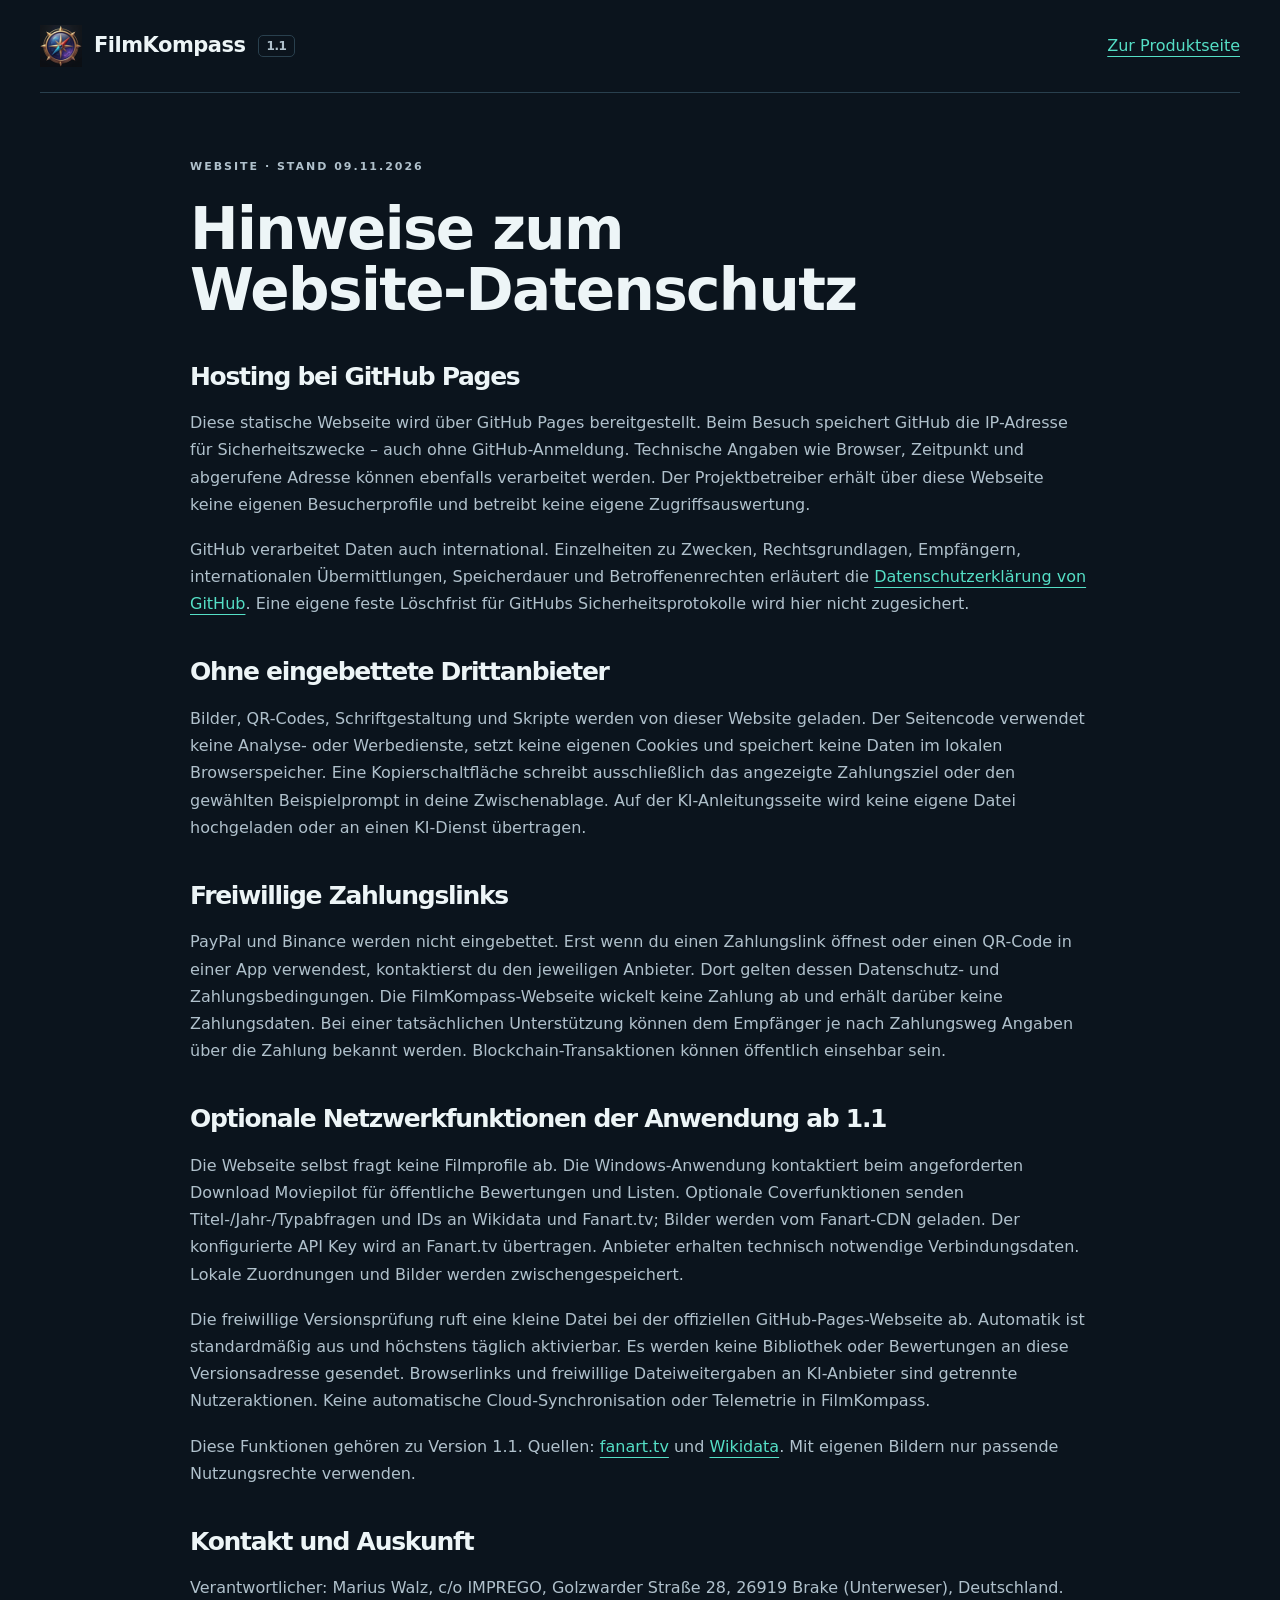
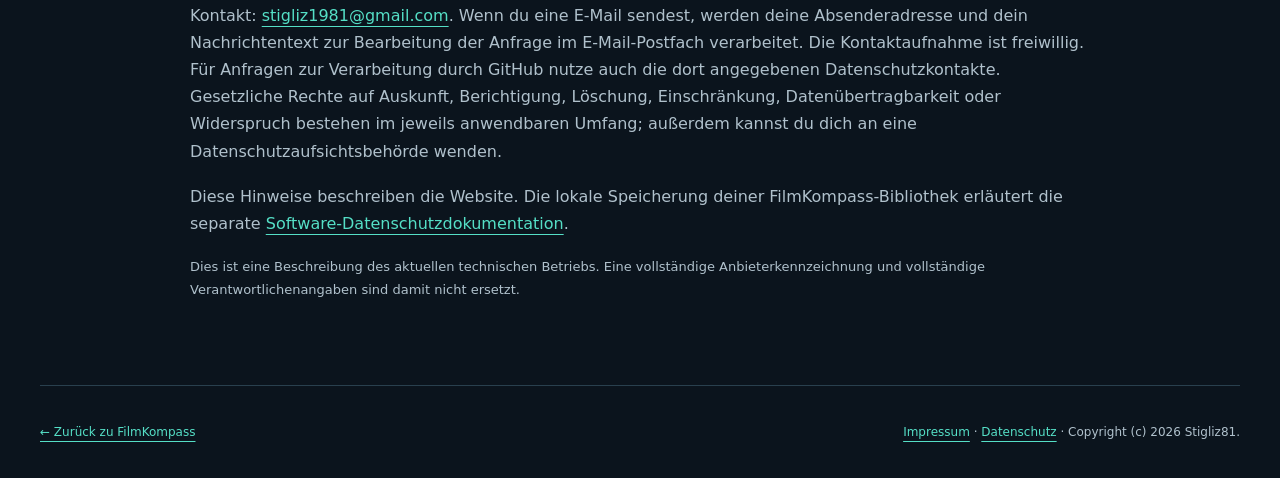
==== commit 98e99506: "Publish approved AP16.12 website and v1.1.2 download links" ====
--- a/site/datenschutz.html
+++ b/site/datenschutz.html
@@ -12,7 +12,7 @@
 <body>
 <header class="wrap nav"><a class="brand" href="./"><img src="assets/filmkompass.png?v=20261107-ap1506" width="42" height="42" alt="">FilmKompass <span>1.1</span></a><a href="./">Zur Produktseite</a></header>
 <main class="wrap legal-page">
-  <p class="eyebrow">WEBSITE · STAND 08.11.2026</p>
+  <p class="eyebrow">WEBSITE · STAND 09.11.2026</p>
   <h1>Hinweise zum<br>Website-Datenschutz</h1>
   <h2>Hosting bei GitHub Pages</h2>
   <p>Diese statische Webseite wird über GitHub Pages bereitgestellt. Beim Besuch speichert GitHub die IP-Adresse für Sicherheitszwecke – auch ohne GitHub-Anmeldung. Technische Angaben wie Browser, Zeitpunkt und abgerufene Adresse können ebenfalls verarbeitet werden. Der Projektbetreiber erhält über diese Webseite keine eigenen Besucherprofile und betreibt keine eigene Zugriffsauswertung.</p>
@@ -26,10 +26,10 @@
   <p>Die freiwillige Versionsprüfung ruft eine kleine Datei bei der offiziellen GitHub-Pages-Webseite ab. Automatik ist standardmäßig aus und höchstens täglich aktivierbar. Es werden keine Bibliothek oder Bewertungen an diese Versionsadresse gesendet. Browserlinks und freiwillige Dateiweitergaben an KI-Anbieter sind getrennte Nutzeraktionen. Keine automatische Cloud-Synchronisation oder Telemetrie in FilmKompass.</p>
   <p>Diese Funktionen gehören zu Version 1.1. Quellen: <a href="https://fanart.tv/">fanart.tv</a> und <a href="https://www.wikidata.org/">Wikidata</a>. Mit eigenen Bildern nur passende Nutzungsrechte verwenden.</p>
   <h2>Kontakt und Auskunft</h2>
-  <p>Projektkontakt: Stigliz81, <a href="mailto:stigliz1981@gmail.com">stigliz1981@gmail.com</a>. Wenn du eine E-Mail sendest, werden deine Absenderadresse und dein Nachrichtentext zur Bearbeitung der Anfrage im E-Mail-Postfach verarbeitet. Die Kontaktaufnahme ist freiwillig. Für Anfragen zur Verarbeitung durch GitHub nutze auch die dort angegebenen Datenschutzkontakte. Gesetzliche Rechte auf Auskunft, Berichtigung, Löschung, Einschränkung, Datenübertragbarkeit oder Widerspruch bestehen im jeweils anwendbaren Umfang; außerdem kannst du dich an eine Datenschutzaufsichtsbehörde wenden.</p>
+  <p>Verantwortlicher: Marius Walz, c/o IMPREGO, Golzwarder Straße 28, 26919 Brake (Unterweser), Deutschland. Kontakt: <a href="mailto:stigliz1981@gmail.com">stigliz1981@gmail.com</a>. Wenn du eine E-Mail sendest, werden deine Absenderadresse und dein Nachrichtentext zur Bearbeitung der Anfrage im E-Mail-Postfach verarbeitet. Die Kontaktaufnahme ist freiwillig. Für Anfragen zur Verarbeitung durch GitHub nutze auch die dort angegebenen Datenschutzkontakte. Gesetzliche Rechte auf Auskunft, Berichtigung, Löschung, Einschränkung, Datenübertragbarkeit oder Widerspruch bestehen im jeweils anwendbaren Umfang; außerdem kannst du dich an eine Datenschutzaufsichtsbehörde wenden.</p>
   <p>Diese Hinweise beschreiben die Website. Die lokale Speicherung deiner FilmKompass-Bibliothek erläutert die separate <a href="https://github.com/Stigliz81/FilmKompass/blob/main/docs/DATENSCHUTZ.md">Software-Datenschutzdokumentation</a>.</p>
   <p class="note">Dies ist eine Beschreibung des aktuellen technischen Betriebs. Eine vollständige Anbieterkennzeichnung und vollständige Verantwortlichenangaben sind damit nicht ersetzt.</p>
 </main>
-<footer class="wrap"><a href="./">← Zurück zu FilmKompass</a><span>Copyright (c) 2026 Stigliz81.</span></footer>
+<footer class="wrap"><a href="./">← Zurück zu FilmKompass</a><span><a href="impressum.html">Impressum</a> · <a href="datenschutz.html">Datenschutz</a> · Copyright (c) 2026 Stigliz81.</span></footer>
 </body>
 </html>
